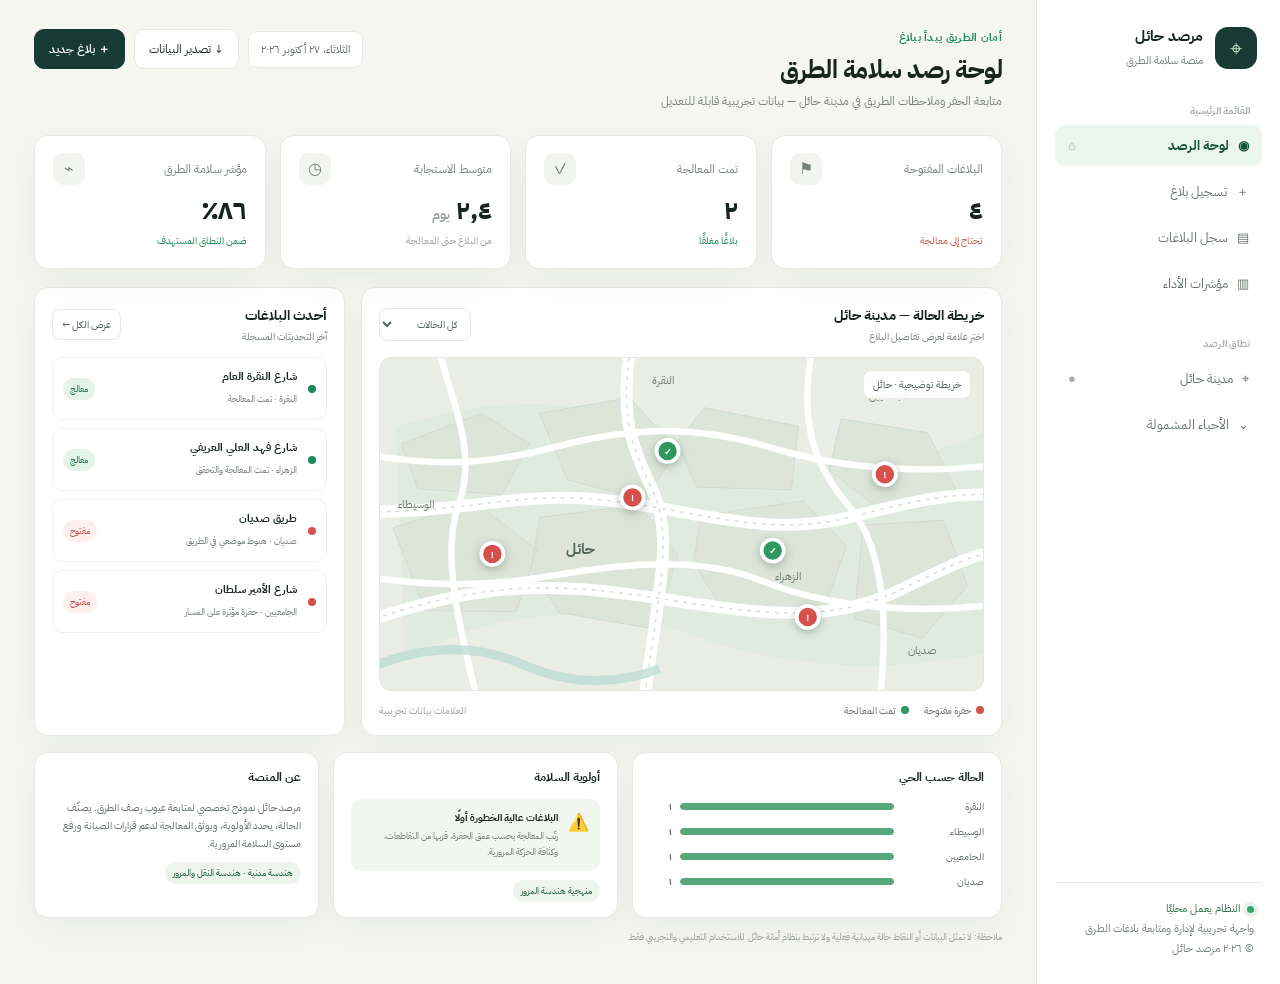
==== index.html @ 8ca60f38 "Add Hail road safety dashboard" ====
<!doctype html>
<html lang="ar" dir="rtl">
<head>
<meta charset="utf-8"><meta name="viewport" content="width=device-width,initial-scale=1"><meta name="theme-color" content="#f5f6f2">
<title>مرصد حائل | رصد الحفر</title>
<style>
@import url('https://fonts.googleapis.com/css2?family=IBM+Plex+Sans+Arabic:wght@400;500;600;700&display=swap');
:root{--ink:#18251f;--muted:#77827b;--paper:#f5f6f2;--white:#fff;--line:#e7eae4;--green:#1e8a59;--greenp:#e5f4eb;--red:#d7514c;--redp:#fff0ee;--gold:#bf8c30;--navy:#173a32;--shadow:0 12px 34px #14251b0c}*{box-sizing:border-box}body{margin:0;background:var(--paper);color:var(--ink);font-family:'IBM Plex Sans Arabic',Tahoma,sans-serif}button,input,select{font:inherit}button{cursor:pointer}.shell{min-height:100vh;display:grid;grid-template-columns:244px 1fr}.side{background:#fff;border-left:1px solid var(--line);padding:25px 18px;display:flex;flex-direction:column;gap:32px}.brand{display:flex;align-items:center;gap:12px;padding:0 5px}.brandmark{width:42px;height:42px;border-radius:13px;background:var(--navy);color:#b7e6c6;display:grid;place-items:center;font-size:22px}.brand strong{display:block;font-size:15px}.brand small{color:var(--muted);font-size:11px}.navlabel{font-size:10px;color:#a4ada6;font-weight:700;padding:0 12px;margin-bottom:7px}.nav{display:grid;gap:5px}.nav button{border:0;background:transparent;color:#67746b;text-align:right;padding:11px 13px;border-radius:10px;font-size:13px}.nav button.active{color:#17523c;background:#eaf5ed;font-weight:700}.nav button span{float:left;color:#a3afa6}.side-bottom{margin-top:auto;border-top:1px solid var(--line);padding:16px 8px 0;color:var(--muted);font-size:11px;line-height:1.8}.live{display:inline-flex;align-items:center;gap:7px;color:#32724e}.dot{width:7px;height:7px;background:#39a66c;border-radius:50%;box-shadow:0 0 0 4px #e3f3e9}.main{padding:29px 34px 40px;max-width:1600px;width:100%;margin:auto}.top{display:flex;align-items:flex-start;justify-content:space-between;gap:20px;margin-bottom:25px}.eyebrow{color:var(--green);font-size:11px;font-weight:700;letter-spacing:.3px}.top h1{font-size:25px;margin:5px 0 4px;letter-spacing:-.5px}.sub{font-size:12px;color:var(--muted)}.actions{display:flex;gap:9px;align-items:center}.btn{border:1px solid var(--line);background:#fff;padding:10px 14px;border-radius:10px;font-size:12px;color:var(--ink)}.btn.primary{background:var(--navy);border-color:var(--navy);color:#fff;font-weight:600}.btn:hover{transform:translateY(-1px);box-shadow:var(--shadow)}.date-pill{font-size:11px;color:#647068;background:#fff;border:1px solid var(--line);padding:9px 12px;border-radius:9px}.stats{display:grid;grid-template-columns:repeat(4,1fr);gap:14px;margin-bottom:18px}.card{background:#fff;border:1px solid var(--line);border-radius:14px;box-shadow:var(--shadow)}.stat{padding:17px 18px;position:relative;overflow:hidden}.stat-top{display:flex;justify-content:space-between;align-items:center;color:var(--muted);font-size:12px}.icon{width:32px;height:32px;border-radius:10px;background:#f1f4ef;display:grid;place-items:center;font-size:16px}.stat b{display:block;font-size:27px;margin:9px 0 1px;line-height:1.2}.stat small{font-size:10px;color:#9aa39d}.stat small.red{color:#c25c50}.stat small.green{color:var(--green)}.content{display:grid;grid-template-columns:minmax(0,1.65fr) minmax(270px,.8fr);gap:16px;align-items:stretch}.mapcard{padding:17px}.section-head{display:flex;align-items:center;justify-content:space-between;gap:10px;margin-bottom:13px}.section-head h2{font-size:14px;margin:0}.section-head p{font-size:10px;color:var(--muted);margin:3px 0 0}.filter{border:1px solid var(--line);background:#fff;border-radius:8px;padding:7px 9px;font-size:10px;color:#536157}.map{height:334px;border-radius:12px;overflow:hidden;position:relative;background:#e9ede5;border:1px solid #e2e8df}.map svg{width:100%;height:100%;display:block}.map-bg{fill:#e9ede5}.block{fill:#dce5d8;stroke:#d1dbcf;stroke-width:1}.road{fill:none;stroke:#fff;stroke-width:13;stroke-linecap:round}.roadline{fill:none;stroke:#d4dcd1;stroke-width:1.5;stroke-dasharray:4 6}.roadminor{fill:none;stroke:#fff;stroke-width:7;stroke-linecap:round}.maplabel{font:12px 'IBM Plex Sans Arabic',sans-serif;fill:#6d796f}.maplabel.big{font-size:16px;font-weight:700;fill:#53685a}.water{fill:none;stroke:#bfded6;stroke-width:10;opacity:.8}.zone{fill:#d6e7d9;opacity:.45}.pin{cursor:pointer}.pin circle{stroke:#fff;stroke-width:4;filter:drop-shadow(0 3px 5px #1c35234a)}.pin text{fill:white;font:bold 10px Arial;text-anchor:middle;dominant-baseline:central;pointer-events:none}.maplabel-overlay{position:absolute;top:12px;right:12px;background:#ffffffed;border:1px solid var(--line);border-radius:8px;padding:6px 9px;font-size:10px;color:#526158}.map-legend{display:flex;gap:15px;align-items:center;font-size:10px;color:#67736a}.legend-dot{display:inline-block;width:8px;height:8px;border-radius:50%;margin-left:5px}.map-footer{display:flex;justify-content:space-between;align-items:center;padding-top:12px}.map-footer small{font-size:10px;color:#98a29a}.feed{padding:17px}.feedlist{display:grid;gap:8px}.incident{display:grid;grid-template-columns:9px 1fr auto;align-items:center;gap:10px;border:1px solid #eef0eb;border-radius:10px;padding:10px}.incident .signal{width:8px;height:8px;border-radius:50%;background:var(--red)}.incident.closed .signal{background:var(--green)}.incident strong{display:block;font-size:11px}.incident small{font-size:9px;color:var(--muted)}.badge{font-size:9px;background:var(--redp);color:#bd4e48;padding:4px 7px;border-radius:20px}.closed .badge{background:var(--greenp);color:#287448}.severity{font-size:9px;color:#a07028}.lower{display:grid;grid-template-columns:1.3fr 1fr 1fr;gap:14px;margin-top:16px}.lower .card{padding:15px 17px}.lower h3{font-size:12px;margin:0 0 13px}.bars{display:grid;gap:10px}.barrow{display:grid;grid-template-columns:82px 1fr 22px;align-items:center;gap:8px;font-size:10px;color:#657169}.track{height:7px;border-radius:8px;background:#eef1ed;overflow:hidden}.fill{height:100%;background:#56a77a;border-radius:8px}.focus{display:flex;align-items:flex-start;gap:10px;background:#f1f6f1;padding:11px;border-radius:10px}.focus .ico{font-size:17px}.focus strong{font-size:10px;display:block;margin-bottom:4px}.focus p{font-size:9px;line-height:1.7;color:var(--muted);margin:0}.specialty{font-size:10px;line-height:1.8;color:#647168;margin:0}.tag{display:inline-block;border-radius:20px;padding:4px 8px;background:#edf4ee;color:#276441;font-size:9px;margin:9px 0 0}.toast{position:fixed;bottom:22px;left:24px;background:#183a31;color:white;padding:12px 16px;border-radius:11px;font-size:12px;box-shadow:var(--shadow);opacity:0;transform:translateY(12px);transition:.25s;pointer-events:none}.toast.show{opacity:1;transform:none}.modalback{position:fixed;inset:0;background:#16231eb5;display:none;place-items:center;padding:18px;z-index:10}.modalback.open{display:grid}.modal{width:min(440px,100%);background:white;border-radius:16px;padding:22px;box-shadow:0 25px 90px #0003}.modal h2{font-size:17px;margin:0 0 5px}.modal p{font-size:11px;color:var(--muted);margin:0 0 18px}.fields{display:grid;grid-template-columns:1fr 1fr;gap:12px}.field{display:grid;gap:6px}.field.full{grid-column:1/-1}.field label{font-size:10px;color:#657169}.field input,.field select{width:100%;border:1px solid var(--line);background:#fafbf9;border-radius:9px;padding:10px;font-size:12px;outline-color:#4b986b}.modal-actions{display:flex;gap:8px;justify-content:flex-start;margin-top:18px}.footnote{font-size:9px;color:#9aa29b;margin-top:12px}.mobilebrand{display:none}
@media(max-width:1000px){.shell{grid-template-columns:210px 1fr}.main{padding:24px 22px}.content{grid-template-columns:1fr}.feedlist{grid-template-columns:repeat(2,1fr)}.lower{grid-template-columns:1fr 1fr}.lower .card:last-child{grid-column:1/-1}}
@media(max-width:700px){.shell{display:block}.side{display:none}.main{padding:21px 15px 28px}.top{display:block}.top h1{font-size:21px}.actions{margin-top:13px;justify-content:space-between}.stats{grid-template-columns:1fr 1fr;gap:9px}.stat{padding:13px}.stat b{font-size:23px}.content{gap:10px}.map{height:270px}.feedlist{grid-template-columns:1fr}.lower{grid-template-columns:1fr}.lower .card:last-child{grid-column:auto}.date-pill{display:none}}
</style></head><body>
<div class="shell"><aside class="side"><div class="brand"><div class="brandmark">⌖</div><div><strong>مرصد حائل</strong><small>منصة سلامة الطرق</small></div></div><div><div class="navlabel">القائمة الرئيسية</div><nav class="nav"><button class="active">◉ &nbsp; لوحة الرصد <span>⌂</span></button><button id="reportNav">＋ &nbsp; تسجيل بلاغ</button><button id="allReports">▤ &nbsp; سجل البلاغات</button><button id="analytics">▥ &nbsp; مؤشرات الأداء</button></nav></div><div><div class="navlabel">نطاق الرصد</div><div class="nav"><button>⌖ &nbsp; مدينة حائل <span>●</span></button><button>⌄ &nbsp; الأحياء المشمولة</button></div></div><div class="side-bottom"><div class="live"><i class="dot"></i> النظام يعمل محليًا</div><br>واجهة تجريبية لإدارة ومتابعة بلاغات الطرق<br>© ٢٠٢٦ مرصد حائل</div></aside>
<main class="main"><header class="top"><div><div class="eyebrow">أمان الطريق يبدأ ببلاغ</div><h1>لوحة رصد سلامة الطرق</h1><div class="sub">متابعة الحفر وملاحظات الطريق في مدينة حائل — بيانات تجريبية قابلة للتعديل</div></div><div class="actions"><span class="date-pill" id="today">الثلاثاء، ٢٧ أكتوبر ٢٠٢٦</span><button class="btn" id="exportBtn">↓ تصدير البيانات</button><button class="btn primary" id="newReport">＋ بلاغ جديد</button></div></header>
<section class="stats"><article class="card stat"><div class="stat-top">البلاغات المفتوحة <span class="icon">⚑</span></div><b id="openCount">٤</b><small class="red">تحتاج إلى معالجة</small></article><article class="card stat"><div class="stat-top">تمت المعالجة <span class="icon">✓</span></div><b id="closedCount">١٢</b><small class="green">بلاغًا مغلقًا</small></article><article class="card stat"><div class="stat-top">متوسط الاستجابة <span class="icon">◷</span></div><b>٢٫٤ <small style="font-size:13px">يوم</small></b><small>من البلاغ حتى المعالجة</small></article><article class="card stat"><div class="stat-top">مؤشر سلامة الطرق <span class="icon">⌁</span></div><b>٨٦٪</b><small class="green">ضمن النطاق المستهدف</small></article></section>
<section class="content"><article class="card mapcard"><div class="section-head"><div><h2>خريطة الحالة — مدينة حائل</h2><p>اختر علامة لعرض تفاصيل البلاغ</p></div><select class="filter" id="mapFilter"><option value="all">كل الحالات</option><option value="open">حفر مفتوحة</option><option value="closed">تمت المعالجة</option></select></div><div class="map"><svg viewBox="0 0 760 360" preserveAspectRatio="xMidYMid slice" role="img" aria-label="خريطة توضيحية لأحياء مدينة حائل"><rect class="map-bg" width="760" height="360"/><path class="zone" d="M70 75 Q230 20 390 85T710 80V320Q540 355 390 300T80 325Z"/><path class="block" d="M76 93l87-33 52 33-30 55-91-6zM226 60l98-17 51 57-34 54-85-22zM405 54l102 20-8 69-103-3-21-49zM553 66l94 15 31 63-83 20-55-42zM67 184l89-28 67 52-22 67-99-1zM226 173l108-14 42 55-24 80-105-18-30-47zM401 171l111-16 47 49-30 83-105-15-31-50zM577 181l87-5 26 71-49 57-74-22z"/><path class="road" d="M0 166C145 172 195 143 296 154s176 42 269 18 125-28 195-21M323 0c-8 62 1 92 24 140s12 93-6 220M37 286c103-35 177-45 286-30s206 39 293-4 94-44 144-41"/><path class="roadline" d="M0 166C145 172 195 143 296 154s176 42 269 18 125-28 195-21M323 0c-8 62 1 92 24 140s12 93-6 220M37 286c103-35 177-45 286-30s206 39 293-4 94-44 144-41"/><path class="roadminor" d="M119 0c23 75 36 112 19 160s-3 117 18 200M520 0c-12 75 6 119 41 160s44 110 35 200M0 98c100 20 158 21 245-2s155-22 231 1 174 33 284 13M0 231c98 18 164 18 240 5s160-22 228 6 180 41 292 19"/><path class="water" d="M44 335Q132 299 207 332T356 337"/><text x="372" y="28" class="maplabel">النقرة</text><text x="625" y="44" class="maplabel">الجامعيين</text><text x="112" y="163" class="maplabel">الوسيطاء</text><text x="286" y="212" class="maplabel big">حائل</text><text x="510" y="241" class="maplabel">الزهراء</text><text x="656" y="321" class="maplabel">صديان</text><g id="pins"></g></svg><div class="maplabel-overlay">خريطة توضيحية · حائل</div></div><div class="map-footer"><div class="map-legend"><span><i class="legend-dot" style="background:#d7514c"></i>حفرة مفتوحة</span><span><i class="legend-dot" style="background:#2f9861"></i>تمت المعالجة</span></div><small>العلامات بيانات تجريبية</small></div></article>
<article class="card feed"><div class="section-head"><div><h2>أحدث البلاغات</h2><p>آخر التحديثات المسجلة</p></div><button class="filter" id="viewAll">عرض الكل ←</button></div><div class="feedlist" id="feed"></div></article></section>
<section class="lower"><article class="card"><h3>الحالة حسب الحي</h3><div class="bars" id="districtBars"></div></article><article class="card"><h3>أولوية السلامة</h3><div class="focus"><span class="ico">⚠️</span><div><strong>البلاغات عالية الخطورة أولًا</strong><p>رتّب المعالجة بحسب عمق الحفرة، قربها من التقاطعات، وكثافة الحركة المرورية.</p></div></div><span class="tag">منهجية هندسة المرور</span></article><article class="card"><h3>عن المنصة</h3><p class="specialty">مرصد حائل نموذج تخصصي لمتابعة عيوب رصف الطرق. يصنّف الحالة، يحدد الأولوية، ويوثق المعالجة لدعم قرارات الصيانة ورفع مستوى السلامة المرورية.</p><span class="tag">هندسة مدنية · هندسة النقل والمرور</span></article></section>
<div class="footnote">ملاحظة: لا تمثل البيانات أو النقاط حالة ميدانية فعلية ولا ترتبط بنظام أمانة حائل. للاستخدام التعليمي والتجريبي فقط.</div></main></div>
<div class="toast" id="toast"></div><div class="modalback" id="modal"><div class="modal"><h2>تسجيل بلاغ طريق</h2><p>أضف ملاحظة جديدة إلى لوحة الرصد التجريبية.</p><form id="reportForm"><div class="fields"><div class="field full"><label for="location">الموقع / الحي</label><input id="location" required placeholder="مثال: حي النقرة — شارع الملك عبدالعزيز"></div><div class="field"><label for="condition">الحالة</label><select id="condition"><option value="open">حفرة مفتوحة</option><option value="closed">تمت المعالجة</option></select></div><div class="field"><label for="severity">الأولوية</label><select id="severity"><option>عالية</option><option>متوسطة</option><option>منخفضة</option></select></div><div class="field full"><label for="note">وصف مختصر</label><input id="note" placeholder="عمق تقريبي، قرب تقاطع…"></div></div><div class="modal-actions"><button class="btn primary" type="submit">حفظ البلاغ</button><button class="btn" type="button" id="cancel">إلغاء</button></div></form><div class="footnote">يُحفظ التعديل في هذا المتصفح فقط (LocalStorage).</div></div></div>
<script>
const seed=[{id:1,place:'شارع الملك عبدالعزيز',district:'النقرة',state:'open',severity:'عالية',x:43,y:42,note:'حفرة قرب تقاطع رئيسي'},{id:2,place:'طريق عقدة',district:'الوسيطاء',state:'open',severity:'متوسطة',x:23,y:59,note:'تآكل بطبقة الرصف'},{id:3,place:'شارع الأمير سلطان',district:'الجامعيين',state:'open',severity:'عالية',x:79,y:35,note:'حفرة مؤثرة على المسار'},{id:4,place:'طريق صديان',district:'صديان',state:'open',severity:'منخفضة',x:68,y:78,note:'هبوط موضعي في الطريق'},{id:5,place:'شارع فهد العلي العريفي',district:'الزهراء',state:'closed',severity:'—',x:63,y:58,note:'تمت المعالجة والتحقق'},{id:6,place:'شارع النقرة العام',district:'النقرة',state:'closed',severity:'—',x:48,y:28,note:'تمت المعالجة'}];
let reports;try{reports=JSON.parse(localStorage.getItem('hailReports'))||seed}catch{reports=seed}const $=s=>document.querySelector(s);const arNum=n=>new Intl.NumberFormat('ar-SA').format(n);function save(){localStorage.setItem('hailReports',JSON.stringify(reports));render()}function toast(s){$('#toast').textContent=s;$('#toast').classList.add('show');setTimeout(()=>$('#toast').classList.remove('show'),2400)}function render(){let open=reports.filter(r=>r.state==='open');$('#openCount').textContent=arNum(open.length);$('#closedCount').textContent=arNum(reports.length-open.length);let filter=$('#mapFilter').value;$('#pins').innerHTML=reports.filter(r=>filter==='all'||r.state===filter).map(r=>`<g class="pin" transform="translate(${r.x*7.6},${r.y*3.6})" data-id="${r.id}"><circle r="12" fill="${r.state==='open'?'#d7514c':'#2f9861'}"/><text y="1">${r.state==='open'?'!':'✓'}</text></g>`).join('');document.querySelectorAll('.pin').forEach(p=>p.onclick=()=>{let r=reports.find(x=>x.id==p.dataset.id);toast(`${r.place} · ${r.district} · ${r.state==='open'?'حفرة مفتوحة':'تمت المعالجة'}`)});$('#feed').innerHTML=[...reports].slice(-4).reverse().map(r=>`<div class="incident ${r.state==='closed'?'closed':''}"><i class="signal"></i><div><strong>${r.place}</strong><small>${r.district} · ${r.note}</small></div><span class="badge">${r.state==='open'?'مفتوح':'معالج'}</span></div>`).join('')||'<div class="footnote">لا توجد بلاغات بعد.</div>';let districts={};reports.forEach(r=>districts[r.district]=(districts[r.district]||0)+(r.state==='open'?1:0));let entries=Object.entries(districts).sort((a,b)=>b[1]-a[1]).slice(0,4);$('#districtBars').innerHTML=entries.map(([name,n])=>`<div class="barrow"><span>${name}</span><div class="track"><div class="fill" style="width:${Math.max(8,n/Math.max(1,...entries.map(e=>e[1]))*100)}%"></div></div><b>${arNum(n)}</b></div>`).join('')}
const modal=$('#modal');function openModal(){modal.classList.add('open')}function closeModal(){modal.classList.remove('open')}$('#newReport').onclick=openModal;$('#reportNav').onclick=openModal;$('#cancel').onclick=closeModal;modal.onclick=e=>{if(e.target===modal)closeModal()};$('#reportForm').onsubmit=e=>{e.preventDefault();reports.push({id:Date.now(),place:$('#location').value.trim(),district:($('#location').value.split(/[—-]/)[0].trim()||'حائل'),state:$('#condition').value,severity:$('#severity').value,note:$('#note').value.trim()||'بلاغ جديد',x:20+Math.random()*60,y:22+Math.random()*58});save();closeModal();e.target.reset();toast('تم حفظ البلاغ في المتصفح')};$('#mapFilter').onchange=render;$('#exportBtn').onclick=()=>{let blob=new Blob([JSON.stringify(reports,null,2)],{type:'application/json'}),a=document.createElement('a');a.href=URL.createObjectURL(blob);a.download='hail-road-reports.json';a.click();URL.revokeObjectURL(a.href);toast('تم تصدير ملف البلاغات')};$('#viewAll').onclick=$('#allReports').onclick=()=>toast(`إجمالي السجل: ${arNum(reports.length)} بلاغات`);$('#analytics').onclick=()=>toast('تعرض المؤشرات التجريبية في لوحة الرصد');render();
</script></body></html>
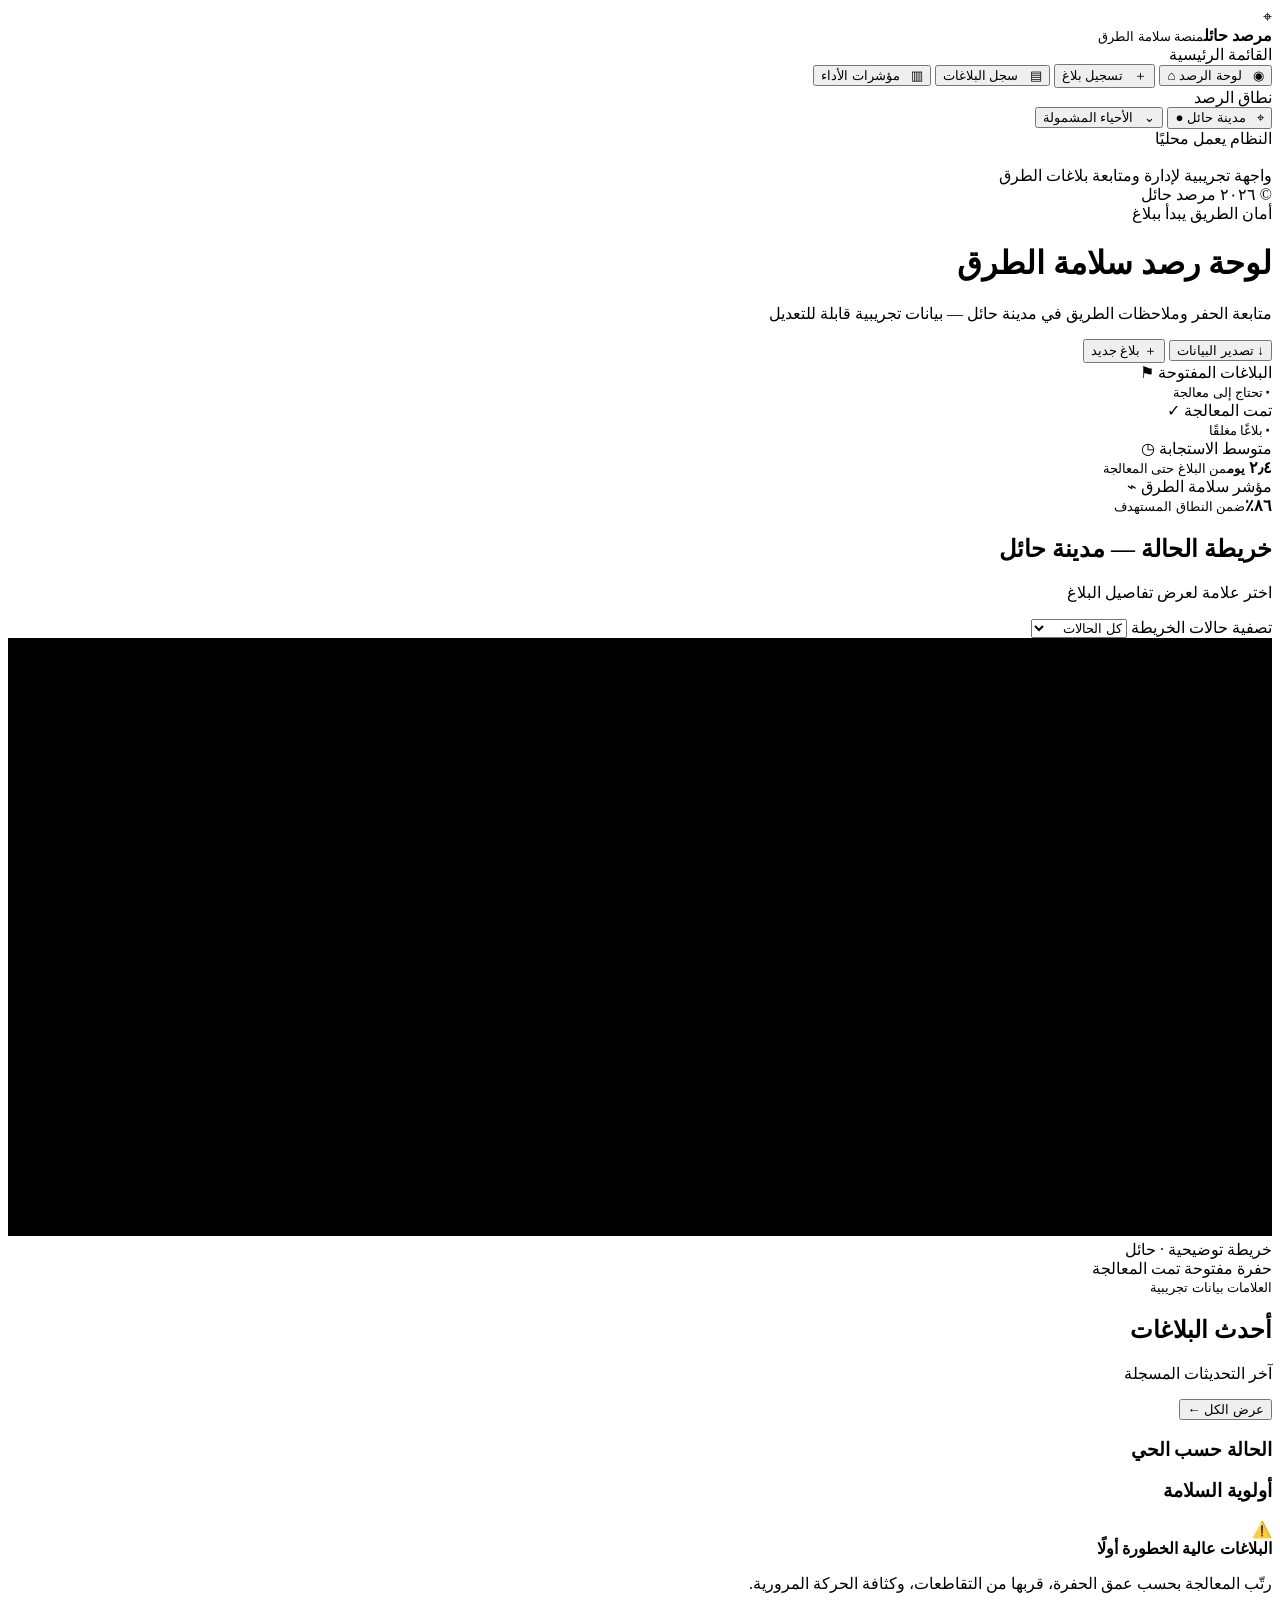
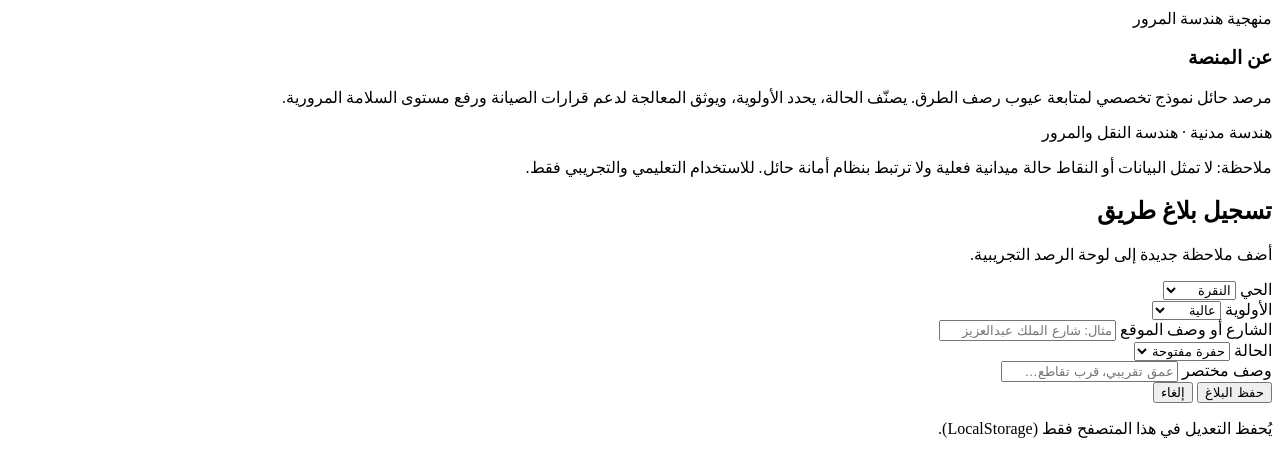
==== commit 16acaac5: "Organize dashboard markup and load separate assets" ====
--- a/index.html
+++ b/index.html
@@ -1,24 +1,203 @@
 <!doctype html>
 <html lang="ar" dir="rtl">
 <head>
-<meta charset="utf-8"><meta name="viewport" content="width=device-width,initial-scale=1"><meta name="theme-color" content="#f5f6f2">
-<title>مرصد حائل | رصد الحفر</title>
-<style>
-@import url('https://fonts.googleapis.com/css2?family=IBM+Plex+Sans+Arabic:wght@400;500;600;700&display=swap');
-:root{--ink:#18251f;--muted:#77827b;--paper:#f5f6f2;--white:#fff;--line:#e7eae4;--green:#1e8a59;--greenp:#e5f4eb;--red:#d7514c;--redp:#fff0ee;--gold:#bf8c30;--navy:#173a32;--shadow:0 12px 34px #14251b0c}*{box-sizing:border-box}body{margin:0;background:var(--paper);color:var(--ink);font-family:'IBM Plex Sans Arabic',Tahoma,sans-serif}button,input,select{font:inherit}button{cursor:pointer}.shell{min-height:100vh;display:grid;grid-template-columns:244px 1fr}.side{background:#fff;border-left:1px solid var(--line);padding:25px 18px;display:flex;flex-direction:column;gap:32px}.brand{display:flex;align-items:center;gap:12px;padding:0 5px}.brandmark{width:42px;height:42px;border-radius:13px;background:var(--navy);color:#b7e6c6;display:grid;place-items:center;font-size:22px}.brand strong{display:block;font-size:15px}.brand small{color:var(--muted);font-size:11px}.navlabel{font-size:10px;color:#a4ada6;font-weight:700;padding:0 12px;margin-bottom:7px}.nav{display:grid;gap:5px}.nav button{border:0;background:transparent;color:#67746b;text-align:right;padding:11px 13px;border-radius:10px;font-size:13px}.nav button.active{color:#17523c;background:#eaf5ed;font-weight:700}.nav button span{float:left;color:#a3afa6}.side-bottom{margin-top:auto;border-top:1px solid var(--line);padding:16px 8px 0;color:var(--muted);font-size:11px;line-height:1.8}.live{display:inline-flex;align-items:center;gap:7px;color:#32724e}.dot{width:7px;height:7px;background:#39a66c;border-radius:50%;box-shadow:0 0 0 4px #e3f3e9}.main{padding:29px 34px 40px;max-width:1600px;width:100%;margin:auto}.top{display:flex;align-items:flex-start;justify-content:space-between;gap:20px;margin-bottom:25px}.eyebrow{color:var(--green);font-size:11px;font-weight:700;letter-spacing:.3px}.top h1{font-size:25px;margin:5px 0 4px;letter-spacing:-.5px}.sub{font-size:12px;color:var(--muted)}.actions{display:flex;gap:9px;align-items:center}.btn{border:1px solid var(--line);background:#fff;padding:10px 14px;border-radius:10px;font-size:12px;color:var(--ink)}.btn.primary{background:var(--navy);border-color:var(--navy);color:#fff;font-weight:600}.btn:hover{transform:translateY(-1px);box-shadow:var(--shadow)}.date-pill{font-size:11px;color:#647068;background:#fff;border:1px solid var(--line);padding:9px 12px;border-radius:9px}.stats{display:grid;grid-template-columns:repeat(4,1fr);gap:14px;margin-bottom:18px}.card{background:#fff;border:1px solid var(--line);border-radius:14px;box-shadow:var(--shadow)}.stat{padding:17px 18px;position:relative;overflow:hidden}.stat-top{display:flex;justify-content:space-between;align-items:center;color:var(--muted);font-size:12px}.icon{width:32px;height:32px;border-radius:10px;background:#f1f4ef;display:grid;place-items:center;font-size:16px}.stat b{display:block;font-size:27px;margin:9px 0 1px;line-height:1.2}.stat small{font-size:10px;color:#9aa39d}.stat small.red{color:#c25c50}.stat small.green{color:var(--green)}.content{display:grid;grid-template-columns:minmax(0,1.65fr) minmax(270px,.8fr);gap:16px;align-items:stretch}.mapcard{padding:17px}.section-head{display:flex;align-items:center;justify-content:space-between;gap:10px;margin-bottom:13px}.section-head h2{font-size:14px;margin:0}.section-head p{font-size:10px;color:var(--muted);margin:3px 0 0}.filter{border:1px solid var(--line);background:#fff;border-radius:8px;padding:7px 9px;font-size:10px;color:#536157}.map{height:334px;border-radius:12px;overflow:hidden;position:relative;background:#e9ede5;border:1px solid #e2e8df}.map svg{width:100%;height:100%;display:block}.map-bg{fill:#e9ede5}.block{fill:#dce5d8;stroke:#d1dbcf;stroke-width:1}.road{fill:none;stroke:#fff;stroke-width:13;stroke-linecap:round}.roadline{fill:none;stroke:#d4dcd1;stroke-width:1.5;stroke-dasharray:4 6}.roadminor{fill:none;stroke:#fff;stroke-width:7;stroke-linecap:round}.maplabel{font:12px 'IBM Plex Sans Arabic',sans-serif;fill:#6d796f}.maplabel.big{font-size:16px;font-weight:700;fill:#53685a}.water{fill:none;stroke:#bfded6;stroke-width:10;opacity:.8}.zone{fill:#d6e7d9;opacity:.45}.pin{cursor:pointer}.pin circle{stroke:#fff;stroke-width:4;filter:drop-shadow(0 3px 5px #1c35234a)}.pin text{fill:white;font:bold 10px Arial;text-anchor:middle;dominant-baseline:central;pointer-events:none}.maplabel-overlay{position:absolute;top:12px;right:12px;background:#ffffffed;border:1px solid var(--line);border-radius:8px;padding:6px 9px;font-size:10px;color:#526158}.map-legend{display:flex;gap:15px;align-items:center;font-size:10px;color:#67736a}.legend-dot{display:inline-block;width:8px;height:8px;border-radius:50%;margin-left:5px}.map-footer{display:flex;justify-content:space-between;align-items:center;padding-top:12px}.map-footer small{font-size:10px;color:#98a29a}.feed{padding:17px}.feedlist{display:grid;gap:8px}.incident{display:grid;grid-template-columns:9px 1fr auto;align-items:center;gap:10px;border:1px solid #eef0eb;border-radius:10px;padding:10px}.incident .signal{width:8px;height:8px;border-radius:50%;background:var(--red)}.incident.closed .signal{background:var(--green)}.incident strong{display:block;font-size:11px}.incident small{font-size:9px;color:var(--muted)}.badge{font-size:9px;background:var(--redp);color:#bd4e48;padding:4px 7px;border-radius:20px}.closed .badge{background:var(--greenp);color:#287448}.severity{font-size:9px;color:#a07028}.lower{display:grid;grid-template-columns:1.3fr 1fr 1fr;gap:14px;margin-top:16px}.lower .card{padding:15px 17px}.lower h3{font-size:12px;margin:0 0 13px}.bars{display:grid;gap:10px}.barrow{display:grid;grid-template-columns:82px 1fr 22px;align-items:center;gap:8px;font-size:10px;color:#657169}.track{height:7px;border-radius:8px;background:#eef1ed;overflow:hidden}.fill{height:100%;background:#56a77a;border-radius:8px}.focus{display:flex;align-items:flex-start;gap:10px;background:#f1f6f1;padding:11px;border-radius:10px}.focus .ico{font-size:17px}.focus strong{font-size:10px;display:block;margin-bottom:4px}.focus p{font-size:9px;line-height:1.7;color:var(--muted);margin:0}.specialty{font-size:10px;line-height:1.8;color:#647168;margin:0}.tag{display:inline-block;border-radius:20px;padding:4px 8px;background:#edf4ee;color:#276441;font-size:9px;margin:9px 0 0}.toast{position:fixed;bottom:22px;left:24px;background:#183a31;color:white;padding:12px 16px;border-radius:11px;font-size:12px;box-shadow:var(--shadow);opacity:0;transform:translateY(12px);transition:.25s;pointer-events:none}.toast.show{opacity:1;transform:none}.modalback{position:fixed;inset:0;background:#16231eb5;display:none;place-items:center;padding:18px;z-index:10}.modalback.open{display:grid}.modal{width:min(440px,100%);background:white;border-radius:16px;padding:22px;box-shadow:0 25px 90px #0003}.modal h2{font-size:17px;margin:0 0 5px}.modal p{font-size:11px;color:var(--muted);margin:0 0 18px}.fields{display:grid;grid-template-columns:1fr 1fr;gap:12px}.field{display:grid;gap:6px}.field.full{grid-column:1/-1}.field label{font-size:10px;color:#657169}.field input,.field select{width:100%;border:1px solid var(--line);background:#fafbf9;border-radius:9px;padding:10px;font-size:12px;outline-color:#4b986b}.modal-actions{display:flex;gap:8px;justify-content:flex-start;margin-top:18px}.footnote{font-size:9px;color:#9aa29b;margin-top:12px}.mobilebrand{display:none}
-@media(max-width:1000px){.shell{grid-template-columns:210px 1fr}.main{padding:24px 22px}.content{grid-template-columns:1fr}.feedlist{grid-template-columns:repeat(2,1fr)}.lower{grid-template-columns:1fr 1fr}.lower .card:last-child{grid-column:1/-1}}
-@media(max-width:700px){.shell{display:block}.side{display:none}.main{padding:21px 15px 28px}.top{display:block}.top h1{font-size:21px}.actions{margin-top:13px;justify-content:space-between}.stats{grid-template-columns:1fr 1fr;gap:9px}.stat{padding:13px}.stat b{font-size:23px}.content{gap:10px}.map{height:270px}.feedlist{grid-template-columns:1fr}.lower{grid-template-columns:1fr}.lower .card:last-child{grid-column:auto}.date-pill{display:none}}
-</style></head><body>
-<div class="shell"><aside class="side"><div class="brand"><div class="brandmark">⌖</div><div><strong>مرصد حائل</strong><small>منصة سلامة الطرق</small></div></div><div><div class="navlabel">القائمة الرئيسية</div><nav class="nav"><button class="active">◉ &nbsp; لوحة الرصد <span>⌂</span></button><button id="reportNav">＋ &nbsp; تسجيل بلاغ</button><button id="allReports">▤ &nbsp; سجل البلاغات</button><button id="analytics">▥ &nbsp; مؤشرات الأداء</button></nav></div><div><div class="navlabel">نطاق الرصد</div><div class="nav"><button>⌖ &nbsp; مدينة حائل <span>●</span></button><button>⌄ &nbsp; الأحياء المشمولة</button></div></div><div class="side-bottom"><div class="live"><i class="dot"></i> النظام يعمل محليًا</div><br>واجهة تجريبية لإدارة ومتابعة بلاغات الطرق<br>© ٢٠٢٦ مرصد حائل</div></aside>
-<main class="main"><header class="top"><div><div class="eyebrow">أمان الطريق يبدأ ببلاغ</div><h1>لوحة رصد سلامة الطرق</h1><div class="sub">متابعة الحفر وملاحظات الطريق في مدينة حائل — بيانات تجريبية قابلة للتعديل</div></div><div class="actions"><span class="date-pill" id="today">الثلاثاء، ٢٧ أكتوبر ٢٠٢٦</span><button class="btn" id="exportBtn">↓ تصدير البيانات</button><button class="btn primary" id="newReport">＋ بلاغ جديد</button></div></header>
-<section class="stats"><article class="card stat"><div class="stat-top">البلاغات المفتوحة <span class="icon">⚑</span></div><b id="openCount">٤</b><small class="red">تحتاج إلى معالجة</small></article><article class="card stat"><div class="stat-top">تمت المعالجة <span class="icon">✓</span></div><b id="closedCount">١٢</b><small class="green">بلاغًا مغلقًا</small></article><article class="card stat"><div class="stat-top">متوسط الاستجابة <span class="icon">◷</span></div><b>٢٫٤ <small style="font-size:13px">يوم</small></b><small>من البلاغ حتى المعالجة</small></article><article class="card stat"><div class="stat-top">مؤشر سلامة الطرق <span class="icon">⌁</span></div><b>٨٦٪</b><small class="green">ضمن النطاق المستهدف</small></article></section>
-<section class="content"><article class="card mapcard"><div class="section-head"><div><h2>خريطة الحالة — مدينة حائل</h2><p>اختر علامة لعرض تفاصيل البلاغ</p></div><select class="filter" id="mapFilter"><option value="all">كل الحالات</option><option value="open">حفر مفتوحة</option><option value="closed">تمت المعالجة</option></select></div><div class="map"><svg viewBox="0 0 760 360" preserveAspectRatio="xMidYMid slice" role="img" aria-label="خريطة توضيحية لأحياء مدينة حائل"><rect class="map-bg" width="760" height="360"/><path class="zone" d="M70 75 Q230 20 390 85T710 80V320Q540 355 390 300T80 325Z"/><path class="block" d="M76 93l87-33 52 33-30 55-91-6zM226 60l98-17 51 57-34 54-85-22zM405 54l102 20-8 69-103-3-21-49zM553 66l94 15 31 63-83 20-55-42zM67 184l89-28 67 52-22 67-99-1zM226 173l108-14 42 55-24 80-105-18-30-47zM401 171l111-16 47 49-30 83-105-15-31-50zM577 181l87-5 26 71-49 57-74-22z"/><path class="road" d="M0 166C145 172 195 143 296 154s176 42 269 18 125-28 195-21M323 0c-8 62 1 92 24 140s12 93-6 220M37 286c103-35 177-45 286-30s206 39 293-4 94-44 144-41"/><path class="roadline" d="M0 166C145 172 195 143 296 154s176 42 269 18 125-28 195-21M323 0c-8 62 1 92 24 140s12 93-6 220M37 286c103-35 177-45 286-30s206 39 293-4 94-44 144-41"/><path class="roadminor" d="M119 0c23 75 36 112 19 160s-3 117 18 200M520 0c-12 75 6 119 41 160s44 110 35 200M0 98c100 20 158 21 245-2s155-22 231 1 174 33 284 13M0 231c98 18 164 18 240 5s160-22 228 6 180 41 292 19"/><path class="water" d="M44 335Q132 299 207 332T356 337"/><text x="372" y="28" class="maplabel">النقرة</text><text x="625" y="44" class="maplabel">الجامعيين</text><text x="112" y="163" class="maplabel">الوسيطاء</text><text x="286" y="212" class="maplabel big">حائل</text><text x="510" y="241" class="maplabel">الزهراء</text><text x="656" y="321" class="maplabel">صديان</text><g id="pins"></g></svg><div class="maplabel-overlay">خريطة توضيحية · حائل</div></div><div class="map-footer"><div class="map-legend"><span><i class="legend-dot" style="background:#d7514c"></i>حفرة مفتوحة</span><span><i class="legend-dot" style="background:#2f9861"></i>تمت المعالجة</span></div><small>العلامات بيانات تجريبية</small></div></article>
-<article class="card feed"><div class="section-head"><div><h2>أحدث البلاغات</h2><p>آخر التحديثات المسجلة</p></div><button class="filter" id="viewAll">عرض الكل ←</button></div><div class="feedlist" id="feed"></div></article></section>
-<section class="lower"><article class="card"><h3>الحالة حسب الحي</h3><div class="bars" id="districtBars"></div></article><article class="card"><h3>أولوية السلامة</h3><div class="focus"><span class="ico">⚠️</span><div><strong>البلاغات عالية الخطورة أولًا</strong><p>رتّب المعالجة بحسب عمق الحفرة، قربها من التقاطعات، وكثافة الحركة المرورية.</p></div></div><span class="tag">منهجية هندسة المرور</span></article><article class="card"><h3>عن المنصة</h3><p class="specialty">مرصد حائل نموذج تخصصي لمتابعة عيوب رصف الطرق. يصنّف الحالة، يحدد الأولوية، ويوثق المعالجة لدعم قرارات الصيانة ورفع مستوى السلامة المرورية.</p><span class="tag">هندسة مدنية · هندسة النقل والمرور</span></article></section>
-<div class="footnote">ملاحظة: لا تمثل البيانات أو النقاط حالة ميدانية فعلية ولا ترتبط بنظام أمانة حائل. للاستخدام التعليمي والتجريبي فقط.</div></main></div>
-<div class="toast" id="toast"></div><div class="modalback" id="modal"><div class="modal"><h2>تسجيل بلاغ طريق</h2><p>أضف ملاحظة جديدة إلى لوحة الرصد التجريبية.</p><form id="reportForm"><div class="fields"><div class="field full"><label for="location">الموقع / الحي</label><input id="location" required placeholder="مثال: حي النقرة — شارع الملك عبدالعزيز"></div><div class="field"><label for="condition">الحالة</label><select id="condition"><option value="open">حفرة مفتوحة</option><option value="closed">تمت المعالجة</option></select></div><div class="field"><label for="severity">الأولوية</label><select id="severity"><option>عالية</option><option>متوسطة</option><option>منخفضة</option></select></div><div class="field full"><label for="note">وصف مختصر</label><input id="note" placeholder="عمق تقريبي، قرب تقاطع…"></div></div><div class="modal-actions"><button class="btn primary" type="submit">حفظ البلاغ</button><button class="btn" type="button" id="cancel">إلغاء</button></div></form><div class="footnote">يُحفظ التعديل في هذا المتصفح فقط (LocalStorage).</div></div></div>
-<script>
-const seed=[{id:1,place:'شارع الملك عبدالعزيز',district:'النقرة',state:'open',severity:'عالية',x:43,y:42,note:'حفرة قرب تقاطع رئيسي'},{id:2,place:'طريق عقدة',district:'الوسيطاء',state:'open',severity:'متوسطة',x:23,y:59,note:'تآكل بطبقة الرصف'},{id:3,place:'شارع الأمير سلطان',district:'الجامعيين',state:'open',severity:'عالية',x:79,y:35,note:'حفرة مؤثرة على المسار'},{id:4,place:'طريق صديان',district:'صديان',state:'open',severity:'منخفضة',x:68,y:78,note:'هبوط موضعي في الطريق'},{id:5,place:'شارع فهد العلي العريفي',district:'الزهراء',state:'closed',severity:'—',x:63,y:58,note:'تمت المعالجة والتحقق'},{id:6,place:'شارع النقرة العام',district:'النقرة',state:'closed',severity:'—',x:48,y:28,note:'تمت المعالجة'}];
-let reports;try{reports=JSON.parse(localStorage.getItem('hailReports'))||seed}catch{reports=seed}const $=s=>document.querySelector(s);const arNum=n=>new Intl.NumberFormat('ar-SA').format(n);function save(){localStorage.setItem('hailReports',JSON.stringify(reports));render()}function toast(s){$('#toast').textContent=s;$('#toast').classList.add('show');setTimeout(()=>$('#toast').classList.remove('show'),2400)}function render(){let open=reports.filter(r=>r.state==='open');$('#openCount').textContent=arNum(open.length);$('#closedCount').textContent=arNum(reports.length-open.length);let filter=$('#mapFilter').value;$('#pins').innerHTML=reports.filter(r=>filter==='all'||r.state===filter).map(r=>`<g class="pin" transform="translate(${r.x*7.6},${r.y*3.6})" data-id="${r.id}"><circle r="12" fill="${r.state==='open'?'#d7514c':'#2f9861'}"/><text y="1">${r.state==='open'?'!':'✓'}</text></g>`).join('');document.querySelectorAll('.pin').forEach(p=>p.onclick=()=>{let r=reports.find(x=>x.id==p.dataset.id);toast(`${r.place} · ${r.district} · ${r.state==='open'?'حفرة مفتوحة':'تمت المعالجة'}`)});$('#feed').innerHTML=[...reports].slice(-4).reverse().map(r=>`<div class="incident ${r.state==='closed'?'closed':''}"><i class="signal"></i><div><strong>${r.place}</strong><small>${r.district} · ${r.note}</small></div><span class="badge">${r.state==='open'?'مفتوح':'معالج'}</span></div>`).join('')||'<div class="footnote">لا توجد بلاغات بعد.</div>';let districts={};reports.forEach(r=>districts[r.district]=(districts[r.district]||0)+(r.state==='open'?1:0));let entries=Object.entries(districts).sort((a,b)=>b[1]-a[1]).slice(0,4);$('#districtBars').innerHTML=entries.map(([name,n])=>`<div class="barrow"><span>${name}</span><div class="track"><div class="fill" style="width:${Math.max(8,n/Math.max(1,...entries.map(e=>e[1]))*100)}%"></div></div><b>${arNum(n)}</b></div>`).join('')}
-const modal=$('#modal');function openModal(){modal.classList.add('open')}function closeModal(){modal.classList.remove('open')}$('#newReport').onclick=openModal;$('#reportNav').onclick=openModal;$('#cancel').onclick=closeModal;modal.onclick=e=>{if(e.target===modal)closeModal()};$('#reportForm').onsubmit=e=>{e.preventDefault();reports.push({id:Date.now(),place:$('#location').value.trim(),district:($('#location').value.split(/[—-]/)[0].trim()||'حائل'),state:$('#condition').value,severity:$('#severity').value,note:$('#note').value.trim()||'بلاغ جديد',x:20+Math.random()*60,y:22+Math.random()*58});save();closeModal();e.target.reset();toast('تم حفظ البلاغ في المتصفح')};$('#mapFilter').onchange=render;$('#exportBtn').onclick=()=>{let blob=new Blob([JSON.stringify(reports,null,2)],{type:'application/json'}),a=document.createElement('a');a.href=URL.createObjectURL(blob);a.download='hail-road-reports.json';a.click();URL.revokeObjectURL(a.href);toast('تم تصدير ملف البلاغات')};$('#viewAll').onclick=$('#allReports').onclick=()=>toast(`إجمالي السجل: ${arNum(reports.length)} بلاغات`);$('#analytics').onclick=()=>toast('تعرض المؤشرات التجريبية في لوحة الرصد');render();
-</script></body></html>
+  <meta charset="utf-8">
+  <meta name="viewport" content="width=device-width, initial-scale=1">
+  <meta name="theme-color" content="#f5f6f2">
+  <meta name="description" content="لوحة تجريبية لرصد الحفر ومتابعة سلامة الطرق في مدينة حائل.">
+  <title>مرصد حائل | رصد الحفر</title>
+  <link rel="stylesheet" href="styles.css">
+  <script src="app.js" defer></script>
+</head>
+<body>
+  <div class="shell">
+    <aside class="side" aria-label="القائمة الجانبية">
+      <div class="brand">
+        <div class="brandmark" aria-hidden="true">⌖</div>
+        <div><strong>مرصد حائل</strong><small>منصة سلامة الطرق</small></div>
+      </div>
+
+      <div>
+        <div class="navlabel">القائمة الرئيسية</div>
+        <nav class="nav" aria-label="القائمة الرئيسية">
+          <button class="active" type="button">◉ &nbsp; لوحة الرصد <span>⌂</span></button>
+          <button id="reportNav" type="button">＋ &nbsp; تسجيل بلاغ</button>
+          <button id="allReports" type="button">▤ &nbsp; سجل البلاغات</button>
+          <button id="analytics" type="button">▥ &nbsp; مؤشرات الأداء</button>
+        </nav>
+      </div>
+
+      <div>
+        <div class="navlabel">نطاق الرصد</div>
+        <div class="nav">
+          <button type="button">⌖ &nbsp; مدينة حائل <span>●</span></button>
+          <button type="button">⌄ &nbsp; الأحياء المشمولة</button>
+        </div>
+      </div>
+
+      <div class="side-bottom">
+        <div class="live"><i class="dot" aria-hidden="true"></i> النظام يعمل محليًا</div>
+        <br>واجهة تجريبية لإدارة ومتابعة بلاغات الطرق<br>© ٢٠٢٦ مرصد حائل
+      </div>
+    </aside>
+
+    <main class="main">
+      <header class="top">
+        <div>
+          <div class="eyebrow">أمان الطريق يبدأ ببلاغ</div>
+          <h1>لوحة رصد سلامة الطرق</h1>
+          <p class="sub">متابعة الحفر وملاحظات الطريق في مدينة حائل — بيانات تجريبية قابلة للتعديل</p>
+        </div>
+        <div class="actions">
+          <span class="date-pill" id="today"></span>
+          <button class="btn" id="exportBtn" type="button">↓ تصدير البيانات</button>
+          <button class="btn primary" id="newReport" type="button">＋ بلاغ جديد</button>
+        </div>
+      </header>
+
+      <section class="stats" aria-label="ملخص البلاغات">
+        <article class="card stat">
+          <div class="stat-top">البلاغات المفتوحة <span class="icon" aria-hidden="true">⚑</span></div>
+          <b id="openCount">٠</b><small class="red">تحتاج إلى معالجة</small>
+        </article>
+        <article class="card stat">
+          <div class="stat-top">تمت المعالجة <span class="icon" aria-hidden="true">✓</span></div>
+          <b id="closedCount">٠</b><small class="green">بلاغًا مغلقًا</small>
+        </article>
+        <article class="card stat">
+          <div class="stat-top">متوسط الاستجابة <span class="icon" aria-hidden="true">◷</span></div>
+          <b>٢٫٤ <small class="unit">يوم</small></b><small>من البلاغ حتى المعالجة</small>
+        </article>
+        <article class="card stat">
+          <div class="stat-top">مؤشر سلامة الطرق <span class="icon" aria-hidden="true">⌁</span></div>
+          <b>٨٦٪</b><small class="green">ضمن النطاق المستهدف</small>
+        </article>
+      </section>
+
+      <section class="content" aria-label="الخريطة وآخر البلاغات">
+        <article class="card mapcard">
+          <div class="section-head">
+            <div><h2>خريطة الحالة — مدينة حائل</h2><p>اختر علامة لعرض تفاصيل البلاغ</p></div>
+            <label class="visually-hidden" for="mapFilter">تصفية حالات الخريطة</label>
+            <select class="filter" id="mapFilter">
+              <option value="all">كل الحالات</option>
+              <option value="open">حفر مفتوحة</option>
+              <option value="closed">تمت المعالجة</option>
+            </select>
+          </div>
+
+          <div class="map">
+            <svg viewBox="0 0 760 360" preserveAspectRatio="xMidYMid slice" role="img" aria-label="خريطة توضيحية لأحياء مدينة حائل">
+              <rect class="map-bg" width="760" height="360" />
+              <path class="zone" d="M70 75 Q230 20 390 85T710 80V320Q540 355 390 300T80 325Z" />
+              <path class="block" d="M76 93l87-33 52 33-30 55-91-6zM226 60l98-17 51 57-34 54-85-22zM405 54l102 20-8 69-103-3-21-49zM553 66l94 15 31 63-83 20-55-42zM67 184l89-28 67 52-22 67-99-1zM226 173l108-14 42 55-24 80-105-18-30-47zM401 171l111-16 47 49-30 83-105-15-31-50zM577 181l87-5 26 71-49 57-74-22z" />
+              <path class="road" d="M0 166C145 172 195 143 296 154s176 42 269 18 125-28 195-21M323 0c-8 62 1 92 24 140s12 93-6 220M37 286c103-35 177-45 286-30s206 39 293-4 94-44 144-41" />
+              <path class="roadline" d="M0 166C145 172 195 143 296 154s176 42 269 18 125-28 195-21M323 0c-8 62 1 92 24 140s12 93-6 220M37 286c103-35 177-45 286-30s206 39 293-4 94-44 144-41" />
+              <path class="roadminor" d="M119 0c23 75 36 112 19 160s-3 117 18 200M520 0c-12 75 6 119 41 160s44 110 35 200M0 98c100 20 158 21 245-2s155-22 231 1 174 33 284 13M0 231c98 18 164 18 240 5s160-22 228 6 180 41 292 19" />
+              <path class="water" d="M44 335Q132 299 207 332T356 337" />
+              <text x="372" y="28" class="maplabel">النقرة</text>
+              <text x="625" y="44" class="maplabel">الجامعيين</text>
+              <text x="112" y="163" class="maplabel">الوسيطاء</text>
+              <text x="286" y="212" class="maplabel big">حائل</text>
+              <text x="510" y="241" class="maplabel">الزهراء</text>
+              <text x="656" y="321" class="maplabel">صديان</text>
+              <g id="pins"></g>
+            </svg>
+            <div class="maplabel-overlay">خريطة توضيحية · حائل</div>
+          </div>
+
+          <div class="map-footer">
+            <div class="map-legend">
+              <span><i class="legend-dot red-dot" aria-hidden="true"></i>حفرة مفتوحة</span>
+              <span><i class="legend-dot green-dot" aria-hidden="true"></i>تمت المعالجة</span>
+            </div>
+            <small>العلامات بيانات تجريبية</small>
+          </div>
+        </article>
+
+        <article class="card feed">
+          <div class="section-head">
+            <div><h2>أحدث البلاغات</h2><p>آخر التحديثات المسجلة</p></div>
+            <button class="filter" id="viewAll" type="button">عرض الكل ←</button>
+          </div>
+          <div class="feedlist" id="feed" aria-live="polite"></div>
+        </article>
+      </section>
+
+      <section class="lower" aria-label="مؤشرات ومعلومات">
+        <article class="card">
+          <h3>الحالة حسب الحي</h3>
+          <div class="bars" id="districtBars"></div>
+        </article>
+        <article class="card">
+          <h3>أولوية السلامة</h3>
+          <div class="focus">
+            <span class="ico" aria-hidden="true">⚠️</span>
+            <div><strong>البلاغات عالية الخطورة أولًا</strong><p>رتّب المعالجة بحسب عمق الحفرة، قربها من التقاطعات، وكثافة الحركة المرورية.</p></div>
+          </div>
+          <span class="tag">منهجية هندسة المرور</span>
+        </article>
+        <article class="card">
+          <h3>عن المنصة</h3>
+          <p class="specialty">مرصد حائل نموذج تخصصي لمتابعة عيوب رصف الطرق. يصنّف الحالة، يحدد الأولوية، ويوثق المعالجة لدعم قرارات الصيانة ورفع مستوى السلامة المرورية.</p>
+          <span class="tag">هندسة مدنية · هندسة النقل والمرور</span>
+        </article>
+      </section>
+
+      <p class="footnote page-note">ملاحظة: لا تمثل البيانات أو النقاط حالة ميدانية فعلية ولا ترتبط بنظام أمانة حائل. للاستخدام التعليمي والتجريبي فقط.</p>
+    </main>
+  </div>
+
+  <div class="toast" id="toast" role="status" aria-live="polite"></div>
+
+  <div class="modalback" id="modal" aria-hidden="true">
+    <section class="modal" role="dialog" aria-modal="true" aria-labelledby="modalTitle" aria-describedby="modalDescription">
+      <h2 id="modalTitle">تسجيل بلاغ طريق</h2>
+      <p id="modalDescription">أضف ملاحظة جديدة إلى لوحة الرصد التجريبية.</p>
+      <form id="reportForm">
+        <div class="fields">
+          <div class="field">
+            <label for="district">الحي</label>
+            <select id="district" required>
+              <option value="النقرة">النقرة</option>
+              <option value="الوسيطاء">الوسيطاء</option>
+              <option value="الجامعيين">الجامعيين</option>
+              <option value="الزهراء">الزهراء</option>
+              <option value="صديان">صديان</option>
+              <option value="أخرى">أخرى</option>
+            </select>
+          </div>
+          <div class="field">
+            <label for="severity">الأولوية</label>
+            <select id="severity">
+              <option value="عالية">عالية</option>
+              <option value="متوسطة">متوسطة</option>
+              <option value="منخفضة">منخفضة</option>
+            </select>
+          </div>
+          <div class="field full">
+            <label for="location">الشارع أو وصف الموقع</label>
+            <input id="location" required maxlength="100" placeholder="مثال: شارع الملك عبدالعزيز">
+          </div>
+          <div class="field full">
+            <label for="condition">الحالة</label>
+            <select id="condition">
+              <option value="open">حفرة مفتوحة</option>
+              <option value="closed">تمت المعالجة</option>
+            </select>
+          </div>
+          <div class="field full">
+            <label for="note">وصف مختصر</label>
+            <input id="note" maxlength="160" placeholder="عمق تقريبي، قرب تقاطع…">
+          </div>
+        </div>
+        <div class="modal-actions">
+          <button class="btn primary" type="submit">حفظ البلاغ</button>
+          <button class="btn" id="cancel" type="button">إلغاء</button>
+        </div>
+      </form>
+      <p class="footnote">يُحفظ التعديل في هذا المتصفح فقط (LocalStorage).</p>
+    </section>
+  </div>
+</body>
+</html>
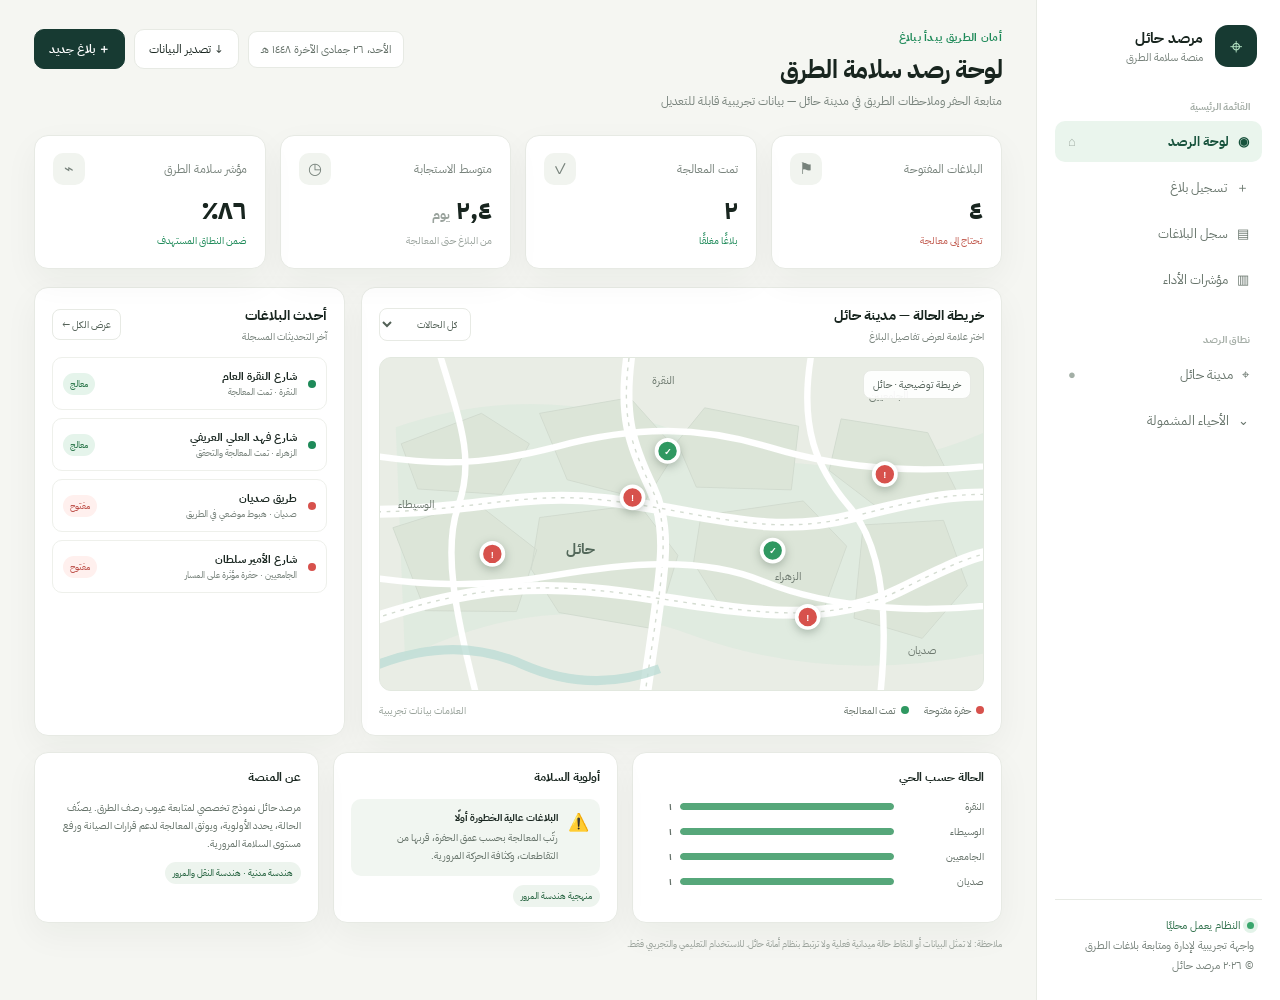
==== commit 68e74a94: "Refresh cached dashboard script" ====
--- a/index.html
+++ b/index.html
@@ -7,7 +7,7 @@
   <meta name="description" content="لوحة تجريبية لرصد الحفر ومتابعة سلامة الطرق في مدينة حائل.">
   <title>مرصد حائل | رصد الحفر</title>
   <link rel="stylesheet" href="styles.css">
-  <script src="app.js" defer></script>
+  <script src="app.js?v=2" defer></script>
 </head>
 <body>
   <div class="shell">
--- a/styles.css
+++ b/styles.css
@@ -0,0 +1,215 @@
+@import url('https://fonts.googleapis.com/css2?family=IBM+Plex+Sans+Arabic:wght@400;500;600;700&display=swap');
+
+:root {
+  color-scheme: light;
+  --ink: #18251f;
+  --muted: #77827b;
+  --paper: #f5f6f2;
+  --white: #fff;
+  --line: #e7eae4;
+  --green: #1e8a59;
+  --green-pale: #e5f4eb;
+  --red: #d7514c;
+  --red-pale: #fff0ee;
+  --navy: #173a32;
+  --shadow: 0 12px 34px #14251b0c;
+}
+
+* { box-sizing: border-box; }
+body {
+  margin: 0;
+  background: var(--paper);
+  color: var(--ink);
+  font-family: 'IBM Plex Sans Arabic', Tahoma, sans-serif;
+}
+button, input, select { font: inherit; }
+button { cursor: pointer; }
+button:focus-visible, input:focus-visible, select:focus-visible {
+  outline: 3px solid #65ad81;
+  outline-offset: 2px;
+}
+.visually-hidden {
+  position: absolute;
+  width: 1px;
+  height: 1px;
+  padding: 0;
+  margin: -1px;
+  overflow: hidden;
+  clip: rect(0, 0, 0, 0);
+  white-space: nowrap;
+  border: 0;
+}
+
+.shell { min-height: 100vh; display: grid; grid-template-columns: 244px 1fr; }
+.side {
+  display: flex;
+  flex-direction: column;
+  gap: 32px;
+  padding: 25px 18px;
+  background: var(--white);
+  border-left: 1px solid var(--line);
+}
+.brand { display: flex; align-items: center; gap: 12px; padding: 0 5px; }
+.brandmark {
+  display: grid;
+  width: 42px;
+  height: 42px;
+  place-items: center;
+  border-radius: 13px;
+  background: var(--navy);
+  color: #b7e6c6;
+  font-size: 22px;
+}
+.brand strong, .brand small { display: block; }
+.brand strong { font-size: 15px; }
+.brand small { color: var(--muted); font-size: 11px; }
+.navlabel { margin-bottom: 7px; padding: 0 12px; color: #a4ada6; font-size: 10px; font-weight: 700; }
+.nav { display: grid; gap: 5px; }
+.nav button {
+  padding: 11px 13px;
+  border: 0;
+  border-radius: 10px;
+  background: transparent;
+  color: #67746b;
+  font-size: 13px;
+  text-align: right;
+}
+.nav button.active { background: #eaf5ed; color: #17523c; font-weight: 700; }
+.nav button span { float: left; color: #a3afa6; }
+.side-bottom {
+  margin-top: auto;
+  padding: 16px 8px 0;
+  border-top: 1px solid var(--line);
+  color: var(--muted);
+  font-size: 11px;
+  line-height: 1.8;
+}
+.live { display: inline-flex; align-items: center; gap: 7px; color: #32724e; }
+.dot { width: 7px; height: 7px; border-radius: 50%; background: #39a66c; box-shadow: 0 0 0 4px #e3f3e9; }
+
+.main { width: 100%; max-width: 1600px; margin: auto; padding: 29px 34px 40px; }
+.top { display: flex; align-items: flex-start; justify-content: space-between; gap: 20px; margin-bottom: 25px; }
+.eyebrow { color: var(--green); font-size: 11px; font-weight: 700; letter-spacing: .3px; }
+.top h1 { margin: 5px 0 4px; font-size: 25px; letter-spacing: -.5px; }
+.sub { margin: 0; color: var(--muted); font-size: 12px; }
+.actions { display: flex; align-items: center; gap: 9px; }
+.btn {
+  padding: 10px 14px;
+  border: 1px solid var(--line);
+  border-radius: 10px;
+  background: var(--white);
+  color: var(--ink);
+  font-size: 12px;
+  transition: transform .15s ease, box-shadow .15s ease;
+}
+.btn:hover { transform: translateY(-1px); box-shadow: var(--shadow); }
+.btn.primary { border-color: var(--navy); background: var(--navy); color: var(--white); font-weight: 600; }
+.date-pill { padding: 9px 12px; border: 1px solid var(--line); border-radius: 9px; background: var(--white); color: #647068; font-size: 11px; }
+
+.stats { display: grid; grid-template-columns: repeat(4, 1fr); gap: 14px; margin-bottom: 18px; }
+.card { border: 1px solid var(--line); border-radius: 14px; background: var(--white); box-shadow: var(--shadow); }
+.stat { position: relative; overflow: hidden; padding: 17px 18px; }
+.stat-top { display: flex; align-items: center; justify-content: space-between; color: var(--muted); font-size: 12px; }
+.icon { display: grid; width: 32px; height: 32px; place-items: center; border-radius: 10px; background: #f1f4ef; font-size: 16px; }
+.stat b { display: block; margin: 9px 0 1px; font-size: 27px; line-height: 1.2; }
+.stat small { color: #9aa39d; font-size: 10px; }
+.stat small.red { color: #c25c50; }
+.stat small.green { color: var(--green); }
+.stat .unit { display: inline; font-size: 13px; }
+
+.content { display: grid; grid-template-columns: minmax(0, 1.65fr) minmax(270px, .8fr); gap: 16px; align-items: stretch; }
+.mapcard, .feed { padding: 17px; }
+.section-head { display: flex; align-items: center; justify-content: space-between; gap: 10px; margin-bottom: 13px; }
+.section-head h2 { margin: 0; font-size: 14px; }
+.section-head p { margin: 3px 0 0; color: var(--muted); font-size: 10px; }
+.filter { padding: 7px 9px; border: 1px solid var(--line); border-radius: 8px; background: var(--white); color: #536157; font-size: 10px; }
+.map { position: relative; height: 334px; overflow: hidden; border: 1px solid #e2e8df; border-radius: 12px; background: #e9ede5; }
+.map svg { display: block; width: 100%; height: 100%; }
+.map-bg { fill: #e9ede5; }
+.block { fill: #dce5d8; stroke: #d1dbcf; stroke-width: 1; }
+.road { fill: none; stroke: #fff; stroke-width: 13; stroke-linecap: round; }
+.roadline { fill: none; stroke: #d4dcd1; stroke-width: 1.5; stroke-dasharray: 4 6; }
+.roadminor { fill: none; stroke: #fff; stroke-width: 7; stroke-linecap: round; }
+.maplabel { fill: #6d796f; font: 12px 'IBM Plex Sans Arabic', sans-serif; }
+.maplabel.big { fill: #53685a; font-size: 16px; font-weight: 700; }
+.water { fill: none; stroke: #bfded6; stroke-width: 10; opacity: .8; }
+.zone { fill: #d6e7d9; opacity: .45; }
+.pin { cursor: pointer; }
+.pin:focus { outline: none; }
+.pin:focus circle { stroke: #172b21; }
+.pin circle { stroke: #fff; stroke-width: 4; filter: drop-shadow(0 3px 5px #1c35234a); }
+.pin text { fill: #fff; font: bold 10px Arial, sans-serif; text-anchor: middle; dominant-baseline: central; pointer-events: none; }
+.maplabel-overlay { position: absolute; top: 12px; right: 12px; padding: 6px 9px; border: 1px solid var(--line); border-radius: 8px; background: #ffffffed; color: #526158; font-size: 10px; }
+.map-legend { display: flex; align-items: center; gap: 15px; color: #67736a; font-size: 10px; }
+.legend-dot { display: inline-block; width: 8px; height: 8px; margin-left: 5px; border-radius: 50%; }
+.red-dot { background: var(--red); }
+.green-dot { background: #2f9861; }
+.map-footer { display: flex; align-items: center; justify-content: space-between; padding-top: 12px; }
+.map-footer small { color: #98a29a; font-size: 10px; }
+
+.feedlist { display: grid; gap: 8px; }
+.incident { display: grid; grid-template-columns: 9px minmax(0, 1fr) auto; align-items: center; gap: 10px; padding: 10px; border: 1px solid #eef0eb; border-radius: 10px; }
+.incident .signal { width: 8px; height: 8px; border-radius: 50%; background: var(--red); }
+.incident.closed .signal { background: var(--green); }
+.incident strong, .incident small { display: block; }
+.incident strong { font-size: 11px; }
+.incident small { color: var(--muted); font-size: 9px; }
+.badge { padding: 4px 7px; border-radius: 20px; background: var(--red-pale); color: #bd4e48; font-size: 9px; white-space: nowrap; }
+.closed .badge { background: var(--green-pale); color: #287448; }
+
+.lower { display: grid; grid-template-columns: 1.3fr 1fr 1fr; gap: 14px; margin-top: 16px; }
+.lower .card { padding: 15px 17px; }
+.lower h3 { margin: 0 0 13px; font-size: 12px; }
+.bars { display: grid; gap: 10px; }
+.barrow { display: grid; grid-template-columns: 82px minmax(0, 1fr) 22px; align-items: center; gap: 8px; color: #657169; font-size: 10px; }
+.track { height: 7px; overflow: hidden; border-radius: 8px; background: #eef1ed; }
+.fill { height: 100%; border-radius: 8px; background: #56a77a; }
+.focus { display: flex; align-items: flex-start; gap: 10px; padding: 11px; border-radius: 10px; background: #f1f6f1; }
+.focus .ico { font-size: 17px; }
+.focus strong { display: block; margin-bottom: 4px; font-size: 10px; }
+.focus p, .specialty { margin: 0; color: #647168; font-size: 10px; line-height: 1.8; }
+.tag { display: inline-block; margin-top: 9px; padding: 4px 8px; border-radius: 20px; background: #edf4ee; color: #276441; font-size: 9px; }
+.footnote { margin-top: 12px; color: #9aa29b; font-size: 9px; }
+.page-note { margin-top: 14px; }
+
+.toast { position: fixed; z-index: 20; bottom: 22px; left: 24px; padding: 12px 16px; border-radius: 11px; background: #183a31; color: var(--white); font-size: 12px; box-shadow: var(--shadow); opacity: 0; transform: translateY(12px); transition: .25s; pointer-events: none; }
+.toast.show { opacity: 1; transform: none; }
+.modalback { position: fixed; z-index: 10; inset: 0; display: none; place-items: center; padding: 18px; background: #16231eb5; }
+.modalback.open { display: grid; }
+.modal { width: min(440px, 100%); padding: 22px; border-radius: 16px; background: var(--white); box-shadow: 0 25px 90px #0003; }
+.modal h2 { margin: 0 0 5px; font-size: 17px; }
+.modal > p { margin: 0 0 18px; color: var(--muted); font-size: 11px; }
+.fields { display: grid; grid-template-columns: 1fr 1fr; gap: 12px; }
+.field { display: grid; gap: 6px; }
+.field.full { grid-column: 1 / -1; }
+.field label { color: #657169; font-size: 10px; }
+.field input, .field select { width: 100%; padding: 10px; border: 1px solid var(--line); border-radius: 9px; outline-color: #4b986b; background: #fafbf9; font-size: 12px; }
+.modal-actions { display: flex; justify-content: flex-start; gap: 8px; margin-top: 18px; }
+
+@media (max-width: 1000px) {
+  .shell { grid-template-columns: 210px minmax(0, 1fr); }
+  .main { padding: 24px 22px; }
+  .content { grid-template-columns: 1fr; }
+  .feedlist { grid-template-columns: repeat(2, minmax(0, 1fr)); }
+  .lower { grid-template-columns: 1fr 1fr; }
+  .lower .card:last-child { grid-column: 1 / -1; }
+}
+@media (max-width: 700px) {
+  .shell { display: block; }
+  .side { display: none; }
+  .main { padding: 21px 15px 28px; }
+  .top { display: block; }
+  .top h1 { font-size: 21px; }
+  .actions { justify-content: space-between; margin-top: 13px; }
+  .stats { grid-template-columns: repeat(2, minmax(0, 1fr)); gap: 9px; }
+  .stat { padding: 13px; }
+  .stat b { font-size: 23px; }
+  .content { gap: 10px; }
+  .map { height: 270px; }
+  .feedlist, .lower { grid-template-columns: 1fr; }
+  .lower .card:last-child { grid-column: auto; }
+  .date-pill { display: none; }
+}
+@media (prefers-reduced-motion: reduce) {
+  *, *::before, *::after { scroll-behavior: auto !important; transition-duration: .01ms !important; animation-duration: .01ms !important; }
+}
